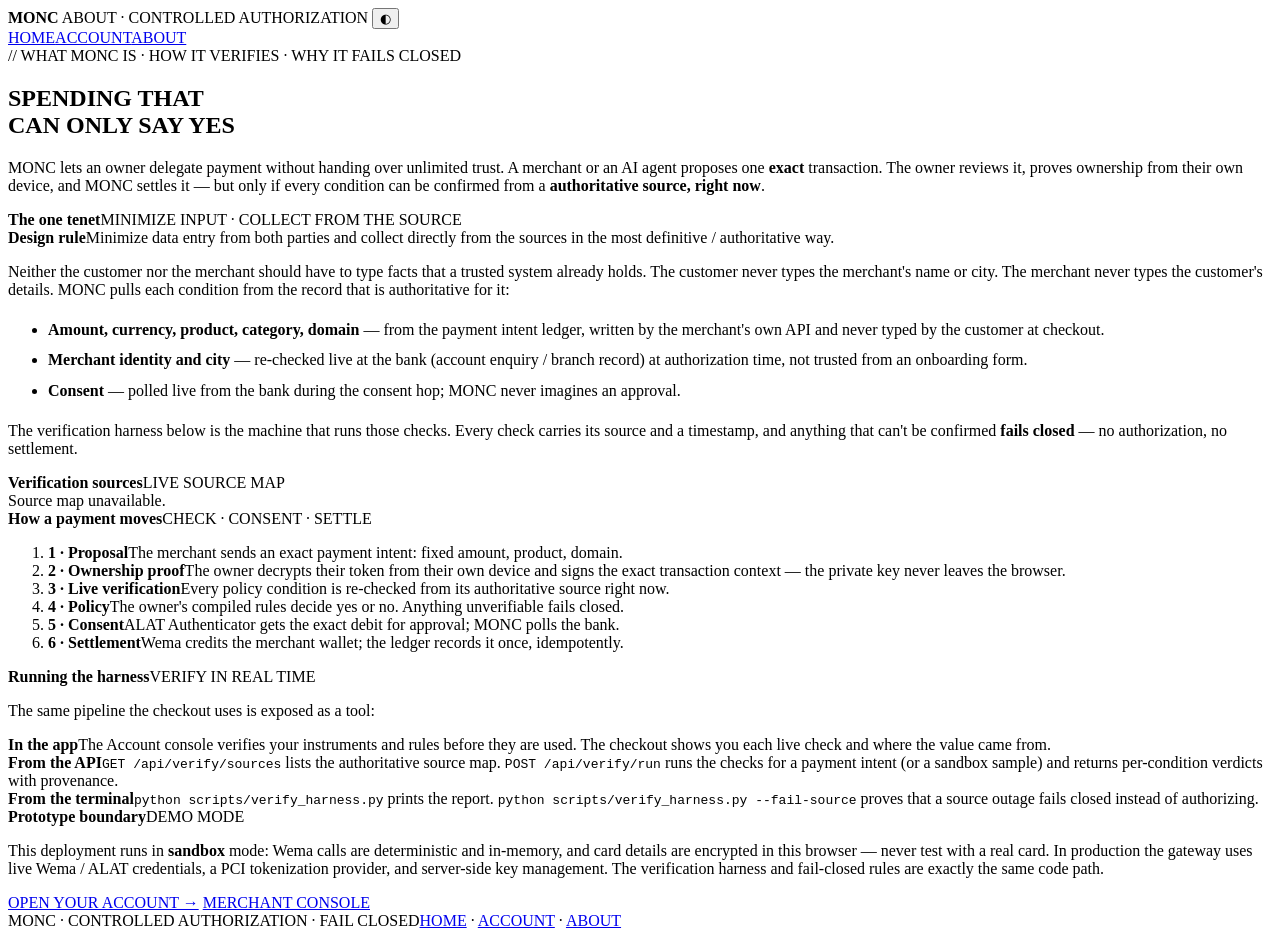
==== app/templates/about.html @ 98b9e70a "UX redesign + live-verification harness - About page with tenet and live source map - Rewritten inde" ====
<!doctype html>
<html lang="en">
<head>
<meta charset="utf-8">
<meta name="viewport" content="width=device-width,initial-scale=1">
<title>MONC · about & how it verifies</title>
<link rel="preconnect" href="https://fonts.googleapis.com">
<link href="https://fonts.googleapis.com/css2?family=Barlow+Condensed:wght@400;500;600&family=IBM+Plex+Mono:wght@400;500;700&display=swap" rel="stylesheet">
<link rel="stylesheet" href="/static/app.css">
<script>(function(){try{var t=localStorage.getItem('moncTheme');document.documentElement.dataset.theme=t==='light'?'light':'dark'}catch(e){document.documentElement.dataset.theme='dark'}})();</script>
</head>
<body>
<main class="wrap">
  <header class="topbar">
    <b class="brand">MONC</b>
    <span class="descriptor">ABOUT · CONTROLLED AUTHORIZATION</span>
    <span class="grow"></span>
    <span class="clock"></span>
    <button class="iconbtn theme" type="button" aria-label="Toggle light or dark theme">◐</button>
  </header>
  <nav class="nav">
    <a href="/">HOME</a><a href="/app">ACCOUNT</a><a class="active" href="/about">ABOUT</a>
  </nav>

  <section class="hero">
    <div class="eyebrow">// WHAT MONC IS · HOW IT VERIFIES · WHY IT FAILS CLOSED</div>
    <h1>SPENDING THAT<br>CAN ONLY SAY YES</h1>
    <p>MONC lets an owner delegate payment without handing over unlimited trust. A merchant or an AI agent proposes one <b>exact</b> transaction. The owner reviews it, proves ownership from their own device, and MONC settles it — but only if every condition can be confirmed from a <b>authoritative source, right now</b>.</p>
  </section>

  <section class="panel">
    <div class="ph"><b>The one tenet</b><span>MINIMIZE INPUT · COLLECT FROM THE SOURCE</span></div>
    <div class="pb">
      <div class="callout ok"><b>Design rule</b>Minimize data entry from both parties and collect directly from the sources in the most definitive / authoritative way.</div>
      <p>Neither the customer nor the merchant should have to type facts that a trusted system already holds. The customer never types the merchant's name or city. The merchant never types the customer's details. MONC pulls each condition from the record that is authoritative for it:</p>
      <ul style="line-height:1.9">
        <li><b>Amount, currency, product, category, domain</b> — from the payment intent ledger, written by the merchant's own API and never typed by the customer at checkout.</li>
        <li><b>Merchant identity and city</b> — re-checked live at the bank (account enquiry / branch record) at authorization time, not trusted from an onboarding form.</li>
        <li><b>Consent</b> — polled live from the bank during the consent hop; MONC never imagines an approval.</li>
      </ul>
      <p>The verification harness below is the machine that runs those checks. Every check carries its source and a timestamp, and anything that can't be confirmed <b>fails closed</b> — no authorization, no settlement.</p>
    </div>
  </section>

  <section class="panel">
    <div class="ph"><b>Verification sources</b><span>LIVE SOURCE MAP</span></div>
    <div class="pb">
      <div id="sourceList" class="vlist"><span class="hint">Loading live source map…</span></div>
    </div>
  </section>

  <section class="panel">
    <div class="ph"><b>How a payment moves</b><span>CHECK · CONSENT · SETTLE</span></div>
    <div class="pb">
      <ol class="steps" style="flex-direction:column;gap:6px">
        <li class="done"><b>1 · Proposal</b>The merchant sends an exact payment intent: fixed amount, product, domain.</li>
        <li class="done"><b>2 · Ownership proof</b>The owner decrypts their token from their own device and signs the exact transaction context — the private key never leaves the browser.</li>
        <li class="done"><b>3 · Live verification</b>Every policy condition is re-checked from its authoritative source right now.</li>
        <li class="done"><b>4 · Policy</b>The owner's compiled rules decide yes or no. Anything unverifiable fails closed.</li>
        <li class="done"><b>5 · Consent</b>ALAT Authenticator gets the exact debit for approval; MONC polls the bank.</li>
        <li class="done"><b>6 · Settlement</b>Wema credits the merchant wallet; the ledger records it once, idempotently.</li>
      </ol>
    </div>
  </section>

  <section class="panel">
    <div class="ph"><b>Running the harness</b><span>VERIFY IN REAL TIME</span></div>
    <div class="pb">
      <p>The same pipeline the checkout uses is exposed as a tool:</p>
      <div class="callout"><b>In the app</b>The Account console verifies your instruments and rules before they are used. The checkout shows you each live check and where the value came from.</div>
      <div class="callout"><b>From the API</b><code>GET /api/verify/sources</code> lists the authoritative source map. <code>POST /api/verify/run</code> runs the checks for a payment intent (or a sandbox sample) and returns per-condition verdicts with provenance.</div>
      <div class="callout"><b>From the terminal</b><code>python scripts/verify_harness.py</code> prints the report. <code>python scripts/verify_harness.py --fail-source</code> proves that a source outage fails closed instead of authorizing.</div>
    </div>
  </section>

  <section class="panel">
    <div class="ph"><b>Prototype boundary</b><span>DEMO MODE</span></div>
    <div class="pb">
      <p>This deployment runs in <b>sandbox</b> mode: Wema calls are deterministic and in-memory, and card details are encrypted in this browser — never test with a real card. In production the gateway uses live Wema / ALAT credentials, a PCI tokenization provider, and server-side key management. The verification harness and fail-closed rules are exactly the same code path.</p>
      <div class="form-actions">
        <a class="btn primary" href="/app">OPEN YOUR ACCOUNT →</a>
        <a class="btn" href="/merchant">MERCHANT CONSOLE</a>
      </div>
    </div>
  </section>

  <footer class="foot"><span>MONC · CONTROLLED AUTHORIZATION · FAIL CLOSED</span><span><a href="/">HOME</a> · <a href="/app">ACCOUNT</a> · <a href="/about">ABOUT</a></span></footer>
</main>
<script src="/static/app.js"></script>
<script>
(function(){
  fetch('/api/verify/sources', {credentials:'include'})
    .then(r => r.json())
    .then(d => {
      const list = document.getElementById('sourceList');
      list.innerHTML = Object.entries(d.sources || {}).map(([key, note]) =>
        `<div class="vrow"><span class="vicon">◉</span><span><b>${key}</b><br>${note}</span></div>`).join('');
    })
    .catch(() => { document.getElementById('sourceList').innerHTML = '<div class="empty">Source map unavailable.</div>'; });
})();
</script>
</body>
</html>
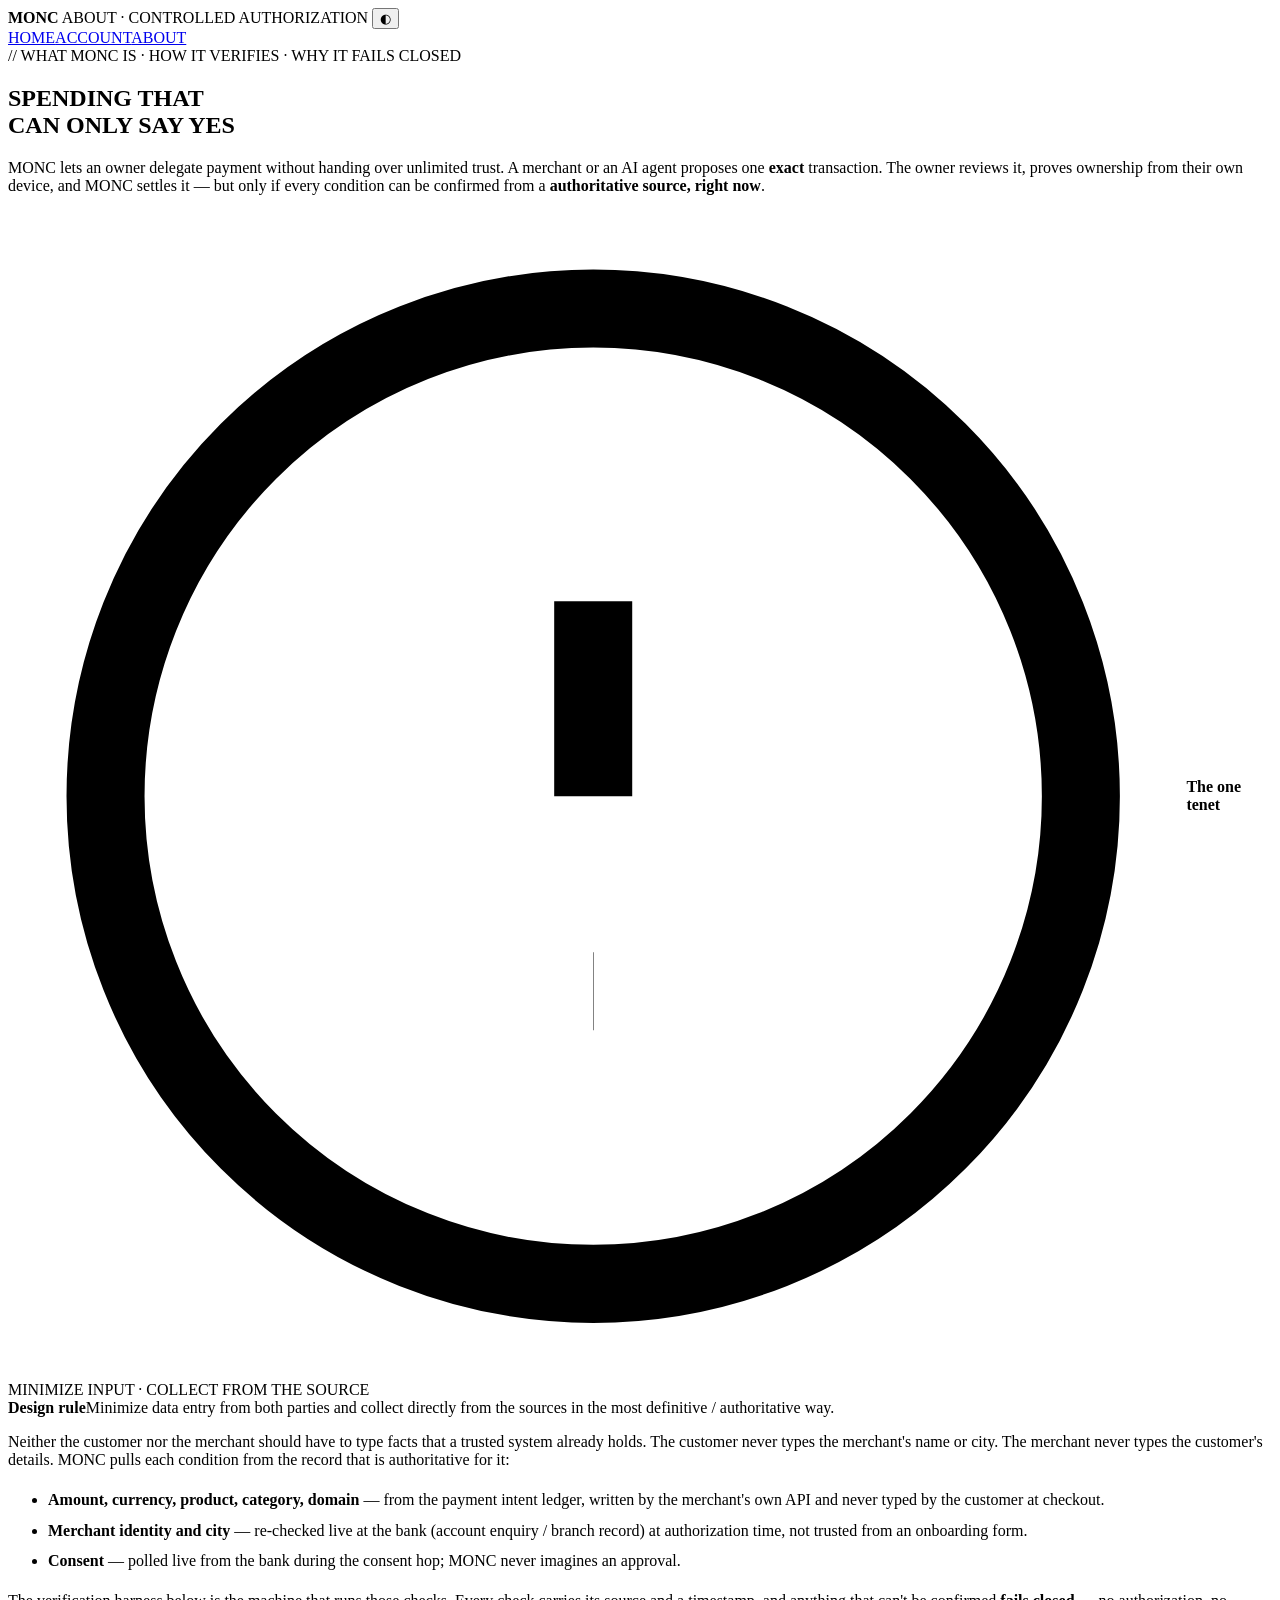
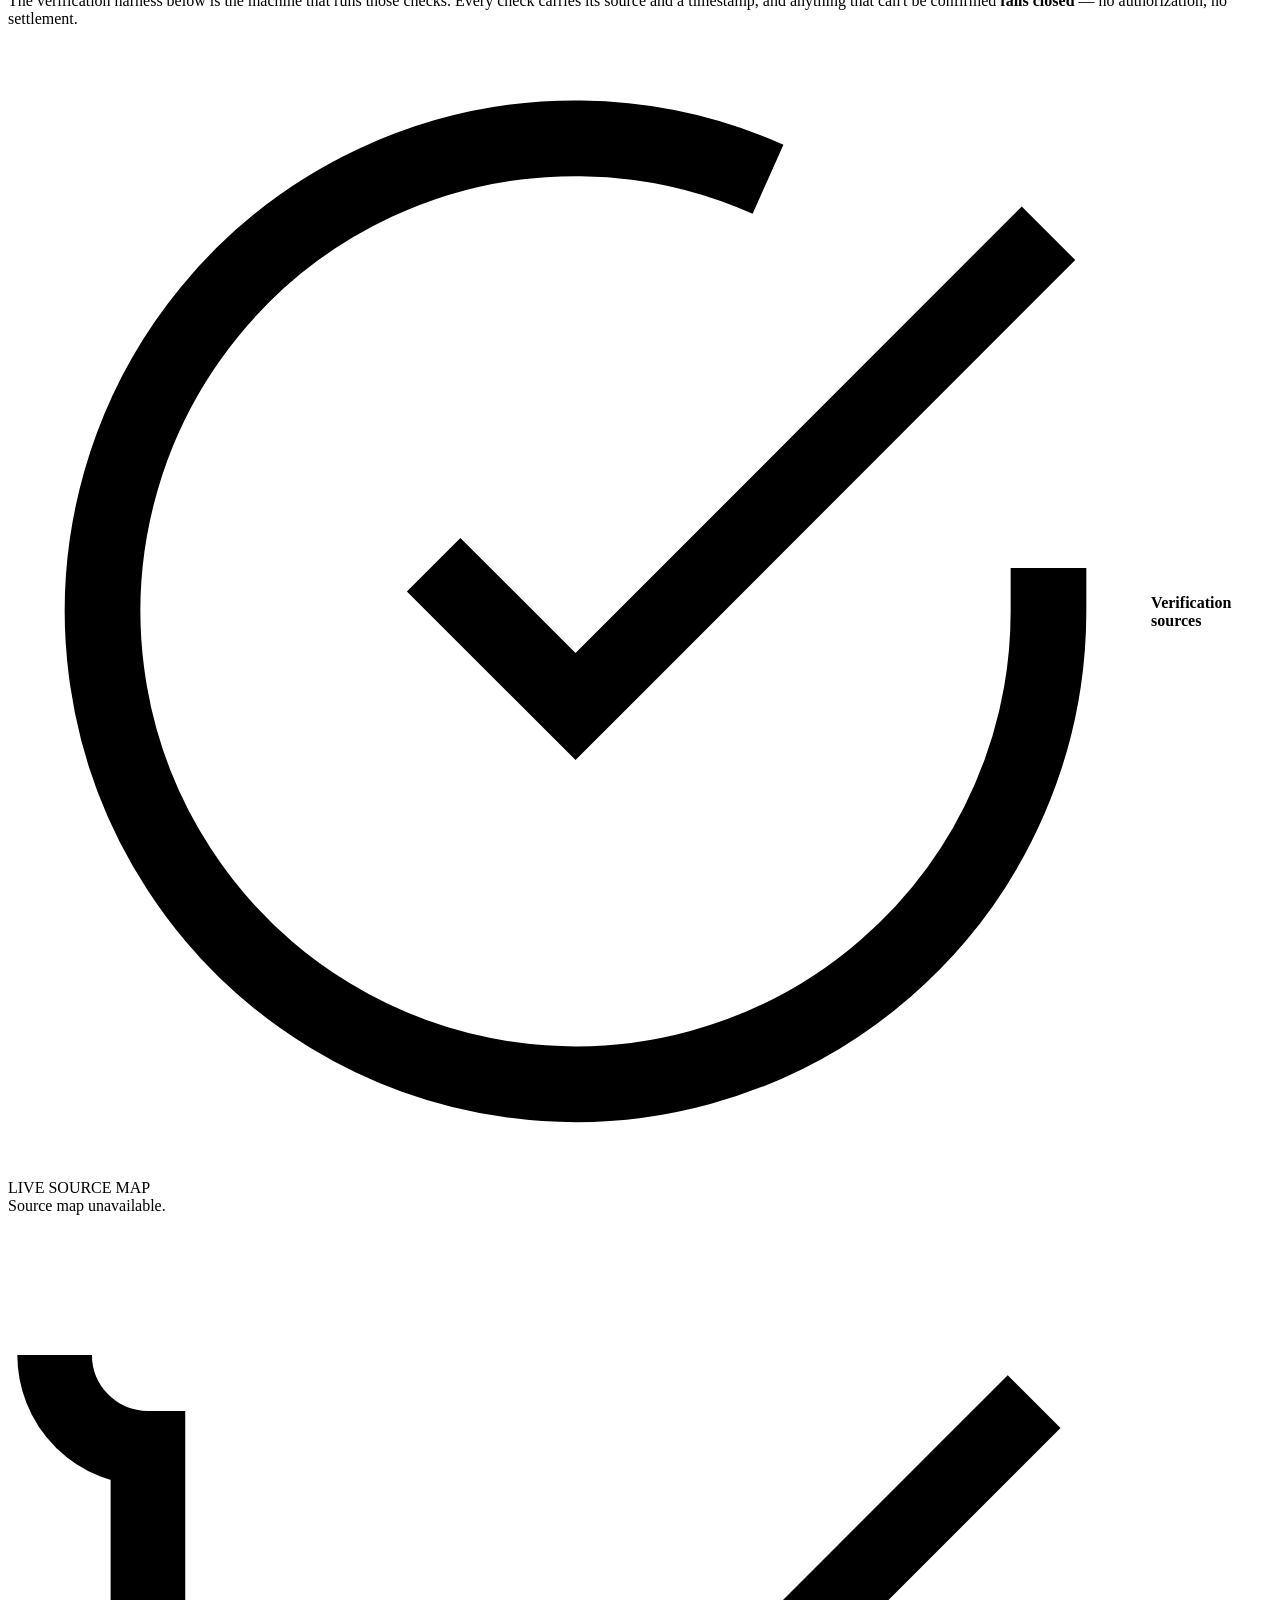
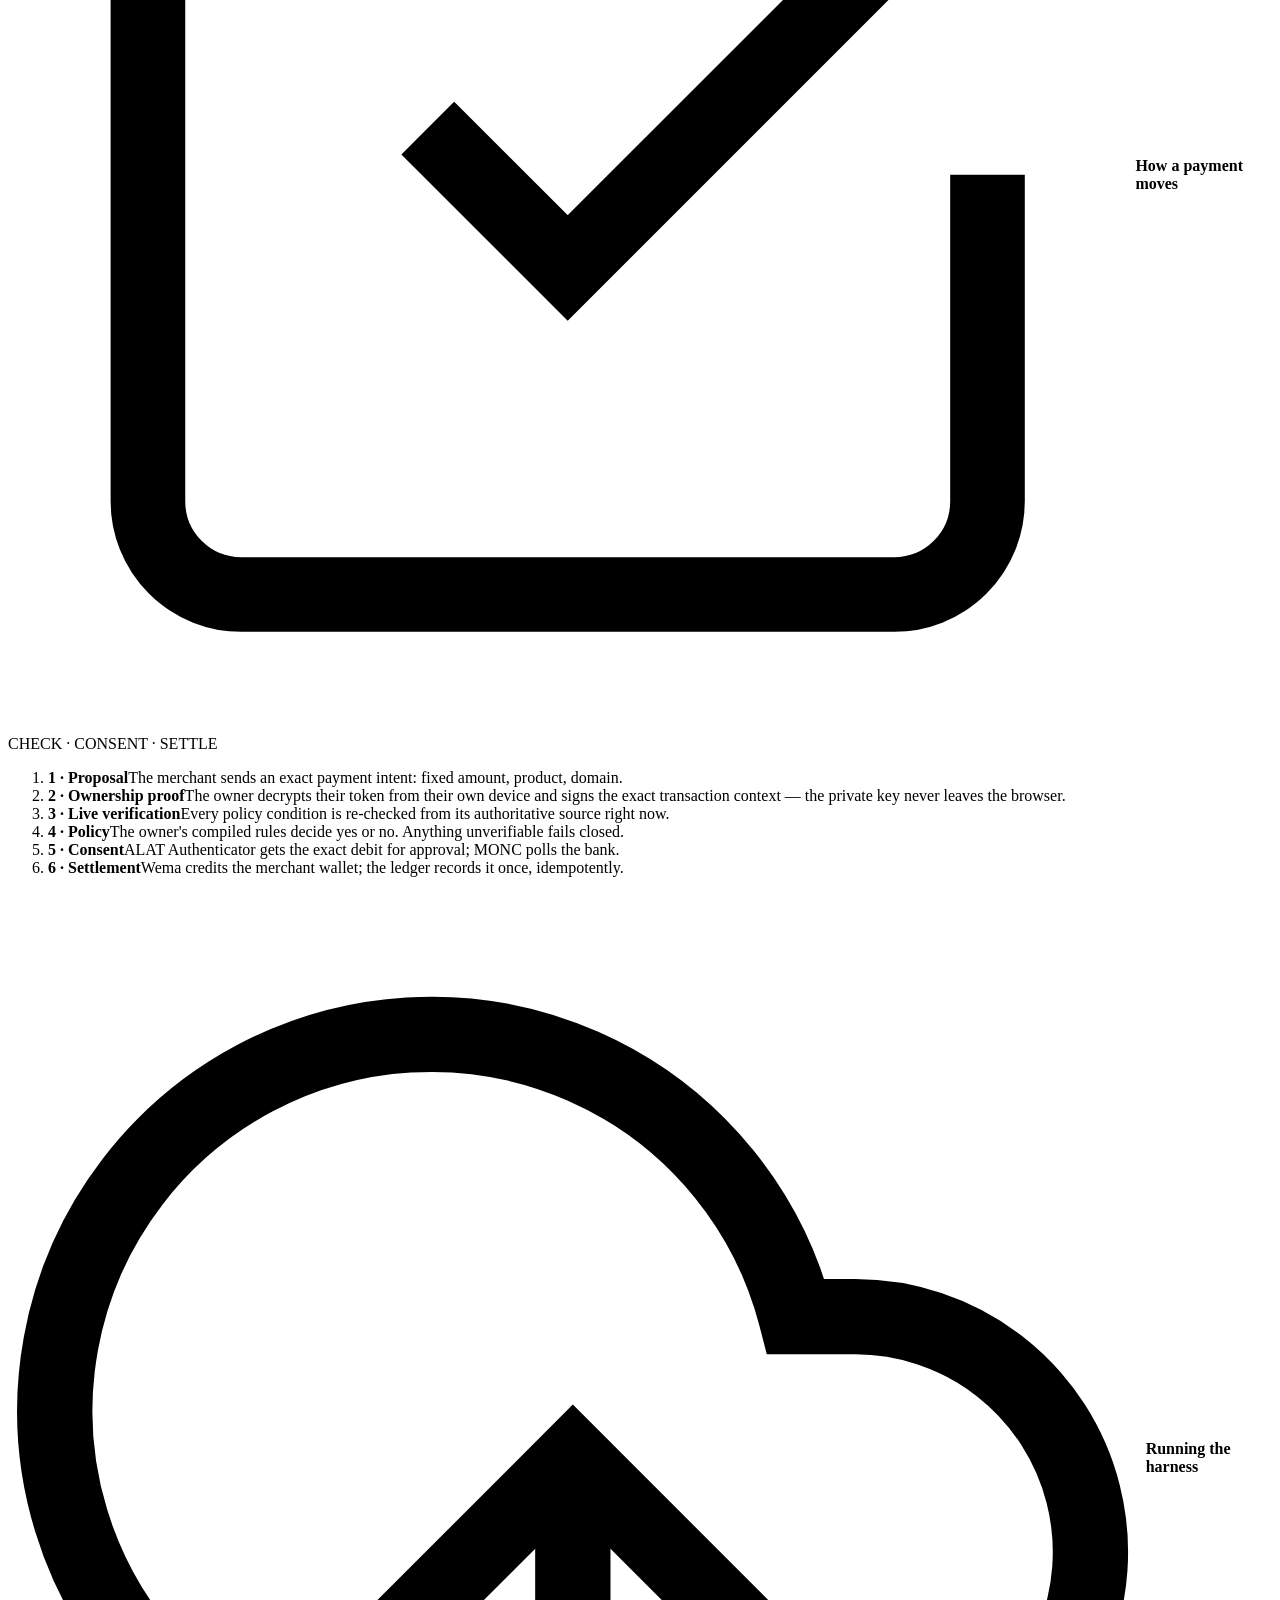
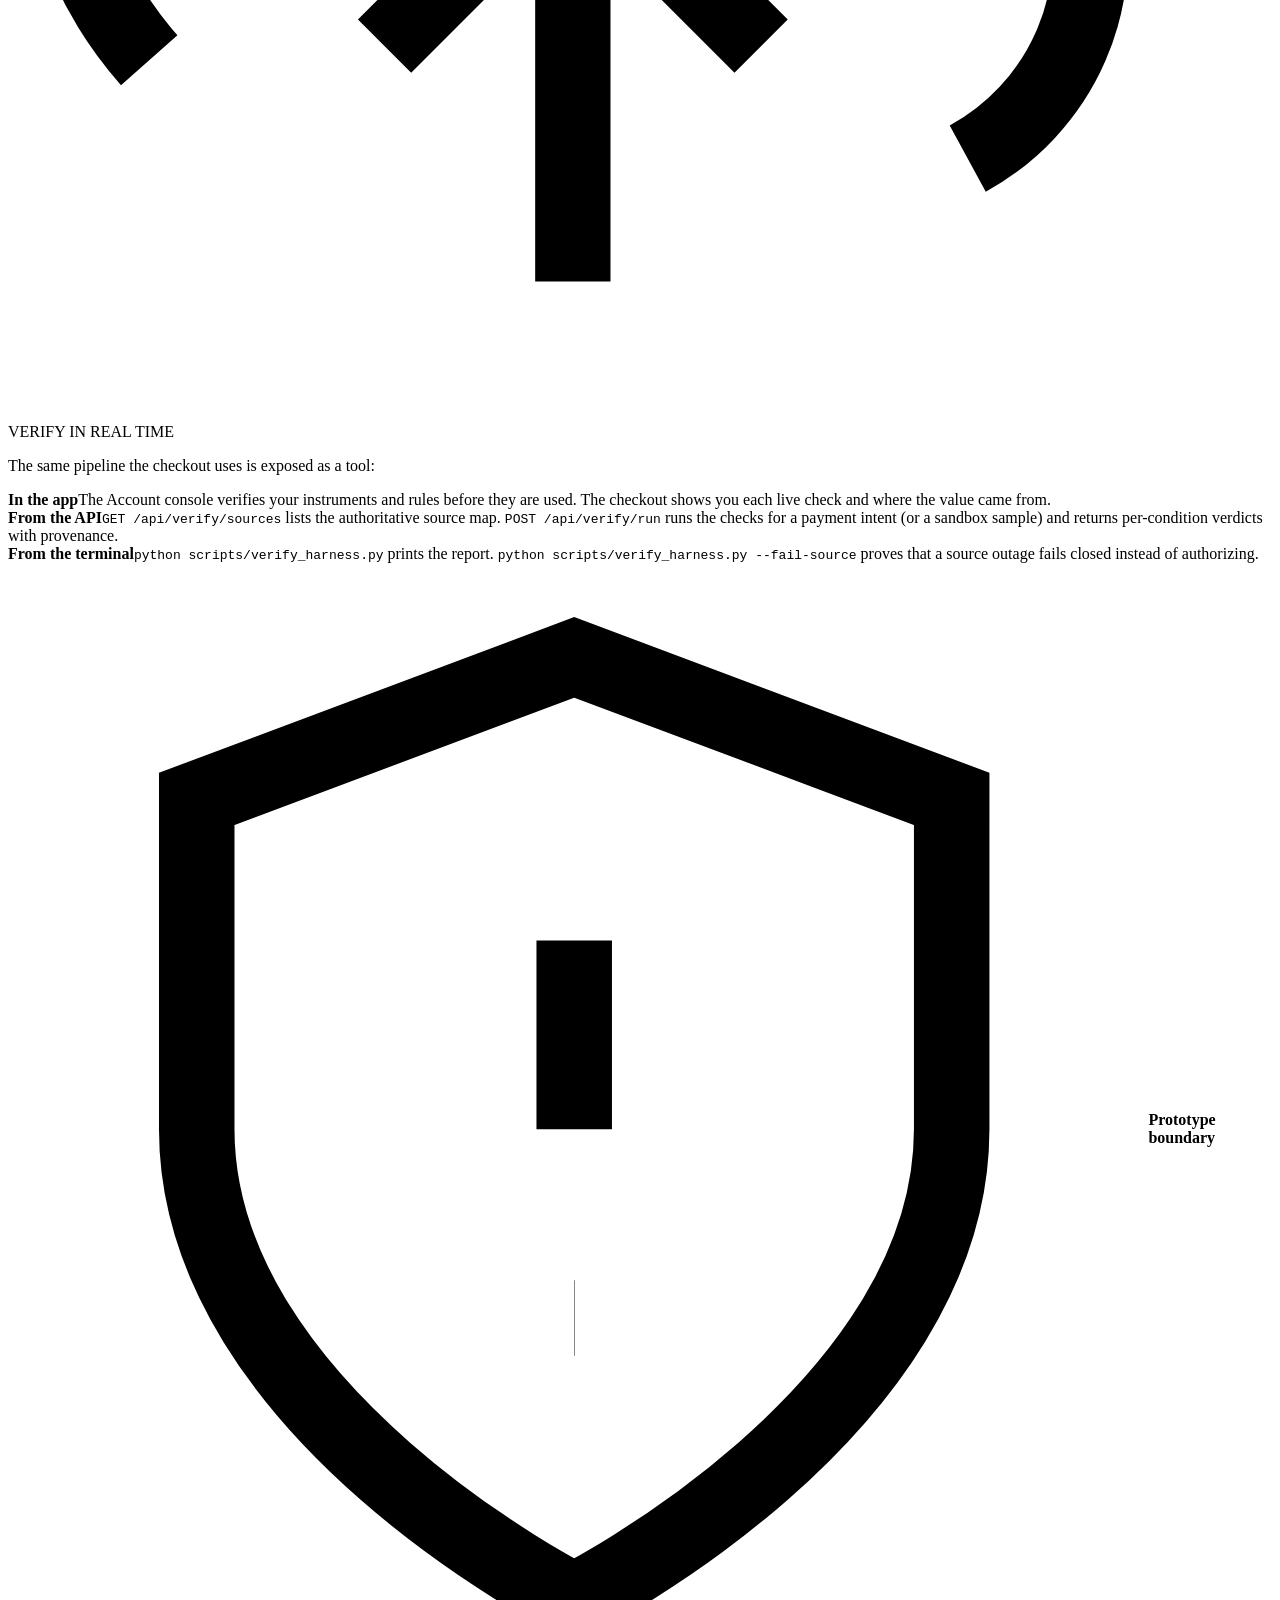
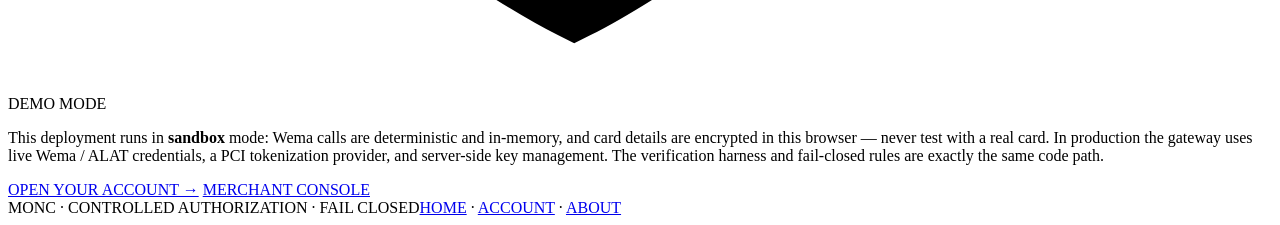
==== commit f42b1322: "UI polish + identity + token history + QR scan - Global: icons (inline SVG), animations (fadeIn/slid" ====
--- a/app/templates/about.html
+++ b/app/templates/about.html
@@ -22,14 +22,14 @@
     <a href="/">HOME</a><a href="/app">ACCOUNT</a><a class="active" href="/about">ABOUT</a>
   </nav>
 
-  <section class="hero">
+  <section class="hero animate-fadeIn">
     <div class="eyebrow">// WHAT MONC IS · HOW IT VERIFIES · WHY IT FAILS CLOSED</div>
     <h1>SPENDING THAT<br>CAN ONLY SAY YES</h1>
     <p>MONC lets an owner delegate payment without handing over unlimited trust. A merchant or an AI agent proposes one <b>exact</b> transaction. The owner reviews it, proves ownership from their own device, and MONC settles it — but only if every condition can be confirmed from a <b>authoritative source, right now</b>.</p>
   </section>
 
-  <section class="panel">
-    <div class="ph"><b>The one tenet</b><span>MINIMIZE INPUT · COLLECT FROM THE SOURCE</span></div>
+  <section class="panel animate-slideUp">
+    <div class="ph"><b style="display:flex;align-items:center;gap:8px"><svg class="icon" viewBox="0 0 24 24" fill="none" stroke="currentColor" stroke-width="1.6"><circle cx="12" cy="12" r="10"/><path d="M12 8v4"/><path d="M12 16h.01"/></svg> The one tenet</b><span>MINIMIZE INPUT · COLLECT FROM THE SOURCE</span></div>
     <div class="pb">
       <div class="callout ok"><b>Design rule</b>Minimize data entry from both parties and collect directly from the sources in the most definitive / authoritative way.</div>
       <p>Neither the customer nor the merchant should have to type facts that a trusted system already holds. The customer never types the merchant's name or city. The merchant never types the customer's details. MONC pulls each condition from the record that is authoritative for it:</p>
@@ -42,15 +42,15 @@
     </div>
   </section>
 
-  <section class="panel">
-    <div class="ph"><b>Verification sources</b><span>LIVE SOURCE MAP</span></div>
+  <section class="panel animate-slideUp">
+    <div class="ph"><b style="display:flex;align-items:center;gap:8px"><svg class="icon" viewBox="0 0 24 24" fill="none" stroke="currentColor" stroke-width="1.6"><path d="M22 11.08V12a10 10 0 1 1-5.93-9.14"/><polyline points="22 4 12 14.01 9 11.01"/></svg> Verification sources</b><span>LIVE SOURCE MAP</span></div>
     <div class="pb">
       <div id="sourceList" class="vlist"><span class="hint">Loading live source map…</span></div>
     </div>
   </section>
 
-  <section class="panel">
-    <div class="ph"><b>How a payment moves</b><span>CHECK · CONSENT · SETTLE</span></div>
+  <section class="panel animate-slideUp">
+    <div class="ph"><b style="display:flex;align-items:center;gap:8px"><svg class="icon" viewBox="0 0 24 24" fill="none" stroke="currentColor" stroke-width="1.6"><polyline points="9 11 12 14 22 4"/><path d="M21 12v7a2 2 0 0 1-2 2H5a2 2 0 0 1-2-2V5a2 2 0 0 1-2-2"/></svg> How a payment moves</b><span>CHECK · CONSENT · SETTLE</span></div>
     <div class="pb">
       <ol class="steps" style="flex-direction:column;gap:6px">
         <li class="done"><b>1 · Proposal</b>The merchant sends an exact payment intent: fixed amount, product, domain.</li>
@@ -63,8 +63,8 @@
     </div>
   </section>
 
-  <section class="panel">
-    <div class="ph"><b>Running the harness</b><span>VERIFY IN REAL TIME</span></div>
+  <section class="panel animate-slideUp">
+    <div class="ph"><b style="display:flex;align-items:center;gap:8px"><svg class="icon" viewBox="0 0 24 24" fill="none" stroke="currentColor" stroke-width="1.6"><polyline points="16 16 12 12 8 16"/><line x1="12" y1="12" x2="12" y2="21"/><path d="M20.39 18.39A5 5 0 0 0 18 9h-1.26A8 8 0 1 0 3 16.3"/></svg> Running the harness</b><span>VERIFY IN REAL TIME</span></div>
     <div class="pb">
       <p>The same pipeline the checkout uses is exposed as a tool:</p>
       <div class="callout"><b>In the app</b>The Account console verifies your instruments and rules before they are used. The checkout shows you each live check and where the value came from.</div>
@@ -73,8 +73,8 @@
     </div>
   </section>
 
-  <section class="panel">
-    <div class="ph"><b>Prototype boundary</b><span>DEMO MODE</span></div>
+  <section class="panel animate-slideUp">
+    <div class="ph"><b style="display:flex;align-items:center;gap:8px"><svg class="icon" viewBox="0 0 24 24" fill="none" stroke="currentColor" stroke-width="1.6"><path d="M12 22s8-4 8-10V5l-8-3-8 3v7c0 6 8 10 8 10z"/><line x1="12" y1="8" x2="12" y2="12"/><line x1="12" y1="16" x2="12.01" y2="16"/></svg> Prototype boundary</b><span>DEMO MODE</span></div>
     <div class="pb">
       <p>This deployment runs in <b>sandbox</b> mode: Wema calls are deterministic and in-memory, and card details are encrypted in this browser — never test with a real card. In production the gateway uses live Wema / ALAT credentials, a PCI tokenization provider, and server-side key management. The verification harness and fail-closed rules are exactly the same code path.</p>
       <div class="form-actions">
